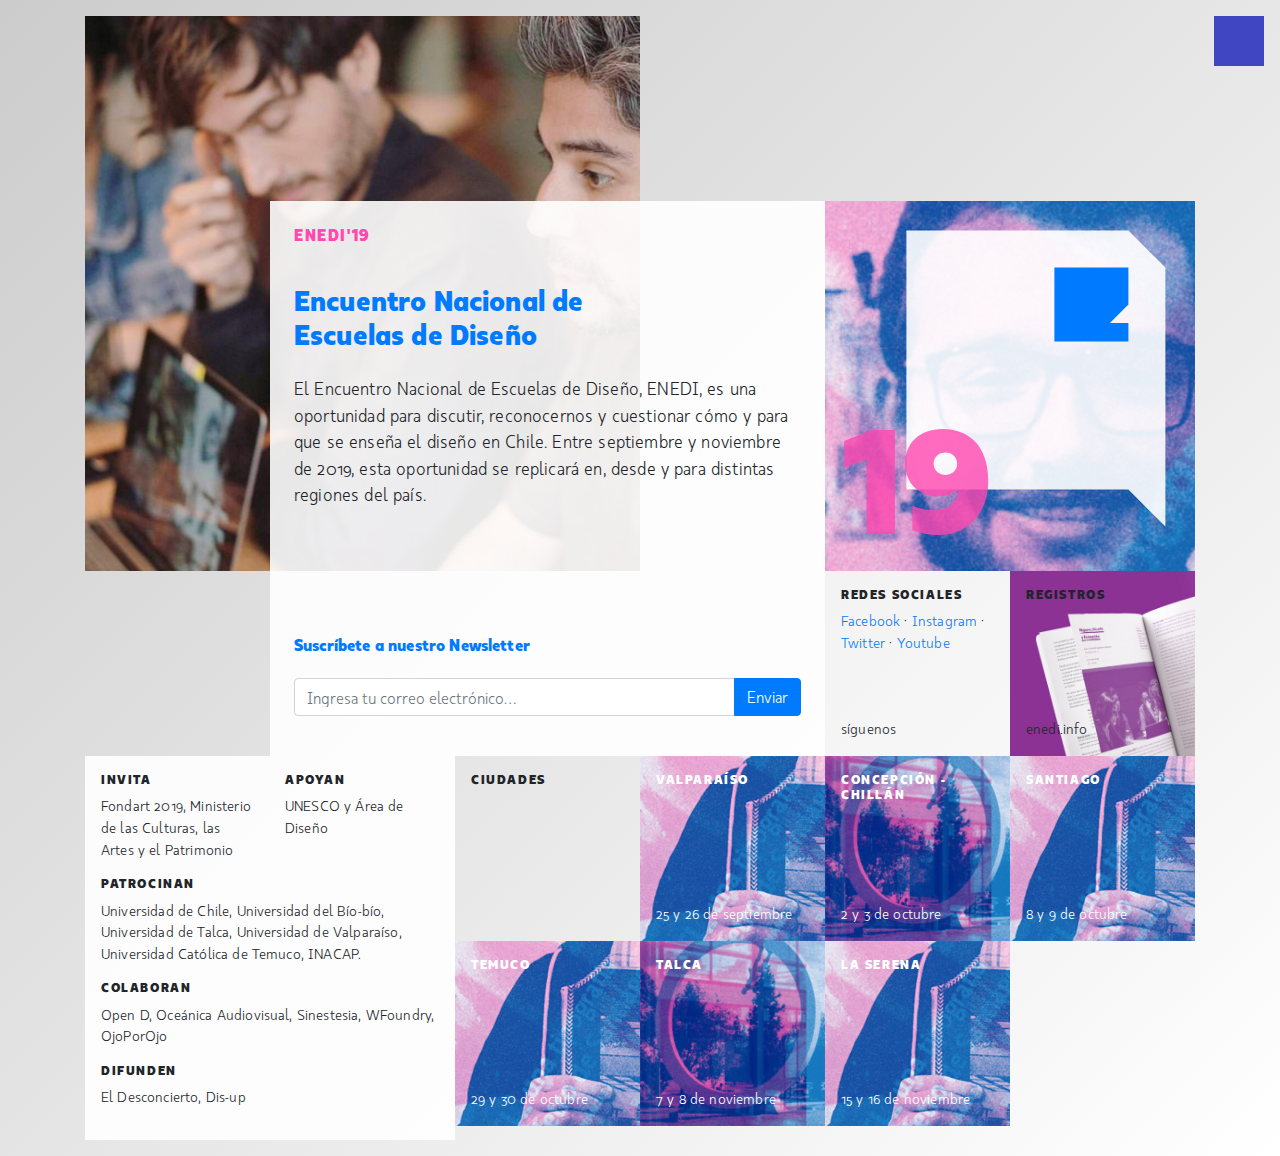
==== index.html @ a1ecb15f "Add files via upload" ====
<!doctype html>
<html lang="es">

<head>
    <!-- Required meta tags -->
    <meta charset="utf-8">
    <meta name="viewport" content="width=device-width, initial-scale=1, shrink-to-fit=no">
    <meta name="robots" content="noindex,nofollow">
    <!-- Bootstrap CSS -->
    <link rel="stylesheet" href="https://stackpath.bootstrapcdn.com/bootstrap/4.3.1/css/bootstrap.min.css" integrity="sha384-ggOyR0iXCbMQv3Xipma34MD+dH/1fQ784/j6cY/iJTQUOhcWr7x9JvoRxT2MZw1T" crossorigin="anonymous">
    <link rel="stylesheet" href="https://use.fontawesome.com/releases/v5.8.2/css/all.css" integrity="sha384-oS3vJWv+0UjzBfQzYUhtDYW+Pj2yciDJxpsK1OYPAYjqT085Qq/1cq5FLXAZQ7Ay" crossorigin="anonymous">
    <link rel="stylesheet" href="style.css">
    <title>ENEDI'19</title>
</head>


<body>

    <a class="menu-toggle" href="#">
        <i class="fas fa-bars"></i>
    </a>

    <nav id="sidebar-wrapper">
        <ul class="sidebar-nav">
            <li class="sidebar-brand">
                <a class="js-scroll-trigger" href="index.html">ENEDI'19</a>
            </li>
            <li class="sidebar-nav-item">
                <a class="js-scroll-trigger" href="page.html">SOMOS (Manifiesto, Objetivos, Equipo)</a>
            </li>
            <li class="sidebar-nav-item">
                <a class="js-scroll-trigger" href="page.html">VERSIONES (2017, 2014, ANTECEDENTES)</a>
            </li>
             <li class="sidebar-nav-item">
                <a class="js-scroll-trigger" href="page.html">KIT DE PRENSA</a>
            </li>
             <li class="sidebar-nav-item">
                <a class="js-scroll-trigger" href="page.html">NOTICIAS</a>
            </li>
             <li class="sidebar-nav-item">
                <a class="js-scroll-trigger" href="page.html">CONTACTO</a>
            </li>
             <li class="sidebar-nav-item">
                <a class="js-scroll-trigger" href="http://www.enedi.info">ENEDI INFO</a>
            </li>
        </ul>
    </nav>

    <div class="container my-3">
        <!-- - - - - - - - - -->
        <div class="row d-flex no-gutters" id="top">
            <div class="col-3 col-sm-2">
                <div class="abajo d-lg-none d-xl-none">

                        <svg viewBox="0 0 100 100">
                            <g>
                                <path fill="rgb(128,98,216)" d="M70,0H10v75h60l15,15V15L70,0z M70,35L55,50h15v10H25V15h45V35z"/>
                            </g>
                        </svg>
                    
                </div>
            </div>
            <div class="col-9 col-sm-10 col-lg-6 p-3 p-sm-4" id="about">
                <div class="cuadrado">
    
                <div class="arriba">
                    <h1>ENEDI'19</h1>
                    <h2>Encuentro Nacional de Escuelas de Diseño</h2>
                    <p class="lead">El Encuentro Nacional de Escuelas de Diseño, ENEDI, es una oportunidad para discutir, reconocernos y cuestionar cómo y para que se enseña el diseño en Chile. Entre septiembre y noviembre de 2019, esta oportunidad se replicará en, desde y para distintas regiones del país.</p>
                </div>
                <div class="abajo">
                    <h3>Suscríbete a nuestro Newsletter</h3>
                    <div class="input-group mb-3">
                    <input type="text" class="form-control" placeholder="Ingresa tu correo electrónico…" aria-label="Ingresa tu correo electrónico…" aria-describedby="button-addon2">
                    <div class="input-group-append">
                    <button class="btn btn-primary" type="button">Enviar</button>
                    </div>
                </div>
                </div>



                </div>
            </div>
            <div class="col-12 col-lg-4">
                <div class="row d-flex no-gutters">
                    <div class="col-12 d-none d-lg-block d-xl-block" id="brand">
                        
                       <svg viewBox="0 0 100 100">
                        <g transform="translate(-8,8)">
                            <polygon fill="white" opacity=".9" points="100,10 90,0 30,0 30,70 90,70 100,80"/>
                            <polygon fill="rgb(0,123,255)" points="90,20 90,10 70,10 70,30 90,30 90,25 85,25"/>
                        </g>
                            <text x="5" y="90" fill="rgb(255,72,176)" opacity=".8" style="font-size:40px; font-family: 'KappaDisplay', sans-serif;font-weight: 900;">19</text>
                        </svg>


                    </div>
                    <div class="col-md-6 p-3" id="social">
                        <div class="cuadrado">
                            

                            <div class="arriba">
                                <h4>redes sociales</h4>
                                <p><a href="https://www.facebook.com/enedi.cl/">Facebook</a> · <a href="https://www.instagram.com/enedi.cl/">Instagram</a> · <a href="https://twitter.com/enedicl">Twitter</a> · <a href="https://www.youtube.com/user/enedi14">Youtube</a></p>
                            </div>

                            <div class="abajo">
                                <p>síguenos</p>
                            </div>

                        </div>
                    </div>
                    <div class="col-md-6 p-3" id="info">
                        <div class="cuadrado">
                        <div class="arriba">
                            <h4>registros</h4>
                        </div>

                        <div class="abajo">
                            <p>enedi.info</p>
                        </div>

                        </div>
                    </div>
                </div>
            </div>
        </div>
        <!-- - - - - - - - - -->
        <div class="row d-flex no-gutters">


            <div class="col-12 col-lg-8 order-lg-2">
                <div class="row d-flex no-gutters">
                    
                    <!-- ------ -->
                    
                    <div class="col-6 col-sm-6 col-md-3 col-lg-3 p-3">
                        <div class="cuadrado">
                            <div class="arriba"><h4>Ciudades</h4></div>
                        </div>
                    </div>

                    <!-- ------ -->
                    
                    <div class="col-6 col-sm-6 col-md-3 col-lg-3 p-3" id="valpo">
                        <div class="cuadrado">
                            <div class="arriba text-white"><h4>Valparaíso</h4></div>
                            <div class="abajo"><a href="#">25 y 26 de septiembre</a></div>
                        </div>
                    </div>

                    <!-- ------ -->


                    <div class="col-6 col-sm-6 col-md-3 col-lg-3 p-3" id="concellan">
                        <div class="cuadrado">
                            <div class="arriba text-white"><h4>Concepción -<br />Chillán</h4></div>
                            <div class="abajo"><a href="#">2 y 3 de octubre</a></div>
                        </div>
                    </div>

                    <!-- ------ -->     

                    <div class="col-6 col-sm-6 col-md-3 col-lg-3 p-3" id="stgo">
                        <div class="cuadrado">
                            <div class="arriba text-white"><h4>Santiago</h4></div>
                            <div class="abajo"><a href="#">8 y 9 de octubre</a></div>
                        </div>
                    </div>

                    <!-- ------ -->               
 
 
                    <div class="col-6 col-sm-6 col-md-3 col-lg-3 p-3" id="temuco">
                        <div class="cuadrado">
                            <div class="arriba text-white"><h4>Temuco</h4></div>
                            <div class="abajo"><a href="#">29 y 30 de octubre</a></div>
                        </div>
                    </div>

                    <!-- ------ -->
 
                    <div class="col-6 col-sm-6 col-md-3 col-lg-3 p-3" id="talca">
                        <div class="cuadrado">
                            <div class="arriba text-white"><h4>Talca</h4></div>
                            <div class="abajo"><a href="#">7 y 8 de noviembre</a></div>
                        </div>
                    </div>

                    <!-- ------ -->

                    <div class="col-6 col-sm-6 col-md-3 col-lg-3 p-3" id="serena">
                        <div class="cuadrado">
                            <div class="arriba text-white"><h4>La Serena</h4></div>
                            <div class="abajo"><a href="#">15 y 16 de noviembre</a></div>
                        </div>
                    </div>

                    <!-- ------ -->

                    <div class="col-6 col-sm-6 col-md-3 col-lg-3 p-3">
                        <div class="cuadrado"></div>
                    </div>
                </div>
            </div>  

            <div class="col-lg-4 p-3 order-lg-1" id="support">
                <div class="cuadrado">
                    <div class="row">
                        <div class="col-6">
                        <h4>invita</h4>
                        <p>Fondart 2019, Ministerio de las Culturas, las Artes y el Patrimonio</p>                            
                        </div>
                        <div class="col-6">
                        <h4>apoyan</h4>
                        <p>UNESCO y Área de Diseño</p>                            
                        </div>
                        <div class="col-12">
                        <h4>patrocinan</h4>
                        <p>Universidad de Chile, Universidad del Bío-bío, Universidad de Talca, Universidad de Valparaíso, Universidad Católica de Temuco, INACAP.</p>                            
                        </div>
                        <div class="col-12">
                        <h4>colaboran</h4>
                        <p>Open D, Oceánica Audiovisual, Sinestesia, WFoundry, OjoPorOjo</p>
                        </div>
                        <div class="col-12">
                        <h4>difunden</h4>
                        <p>El Desconcierto, Dis-up</p>
                        </div>
                    </div>



                </div>
            </div>


        </div>
        <!-- - - - - - - - - -->
    </div>


    <!-- Optional JavaScript -->
    <!-- jQuery first, then Popper.js, then Bootstrap JS -->
    <script src="https://code.jquery.com/jquery-3.3.1.slim.min.js" integrity="sha384-q8i/X+965DzO0rT7abK41JStQIAqVgRVzpbzo5smXKp4YfRvH+8abtTE1Pi6jizo" crossorigin="anonymous"></script>
    <script src="https://cdnjs.cloudflare.com/ajax/libs/popper.js/1.14.7/umd/popper.min.js" integrity="sha384-UO2eT0CpHqdSJQ6hJty5KVphtPhzWj9WO1clHTMGa3JDZwrnQq4sF86dIHNDz0W1" crossorigin="anonymous"></script>
    <script src="https://stackpath.bootstrapcdn.com/bootstrap/4.3.1/js/bootstrap.min.js" integrity="sha384-JjSmVgyd0p3pXB1rRibZUAYoIIy6OrQ6VrjIEaFf/nJGzIxFDsf4x0xIM+B07jRM" crossorigin="anonymous"></script>

    <script>

    var w, h_full, h_half, h_quarter

    $(window).on('load resize', function () {
        w = Number(document.getElementsByTagName("body")[0].offsetWidth);
        h_grande = Number(document.getElementById("about").offsetWidth);
        h_medio = Number(document.getElementById("support").offsetWidth)
        h_chico = Number(document.getElementById("stgo").offsetWidth);

        console.log(w);
        console.log(h_grande);
        console.log(h_medio);
        console.log(h_chico);

        

        $("#brand").css("min-height", (h_medio) + "px");
        $("#support").css("min-height", (h_medio) + "px");

        $("#top").css("padding-top", (h_chico) + "px");

        $("#social,#info,#temuco,#valpo,#temuco,#concellan,#serena,#stgo").css("min-height", (h_chico) + "px");

        if(w < 576){
            $("#top").css("padding-top", (h_chico/2) + "px");
        }

        if(w > 992){
            $("#about").css("min-height", (h_grande) + "px");
        }

    });

    $(".menu-toggle").click(function(e) {
        e.preventDefault();
        $("#sidebar-wrapper").toggleClass("active");
        $(".menu-toggle > .fa-bars, .menu-toggle > .fa-times").toggleClass("fa-bars fa-times");
        $(this).toggleClass("active");
    });

    $('#sidebar-wrapper .js-scroll-trigger').click(function() {
            $("#sidebar-wrapper").removeClass("active");
            $(".menu-toggle").removeClass("active");
            $(".menu-toggle > .fa-bars, .menu-toggle > .fa-times").toggleClass("fa-bars fa-times");
    });
</script>

</body>

</html>
---- style.css ----
@font-face {
  font-family: 'KappaDisplay';
  font-style: normal;
  font-weight: 900;
  src: local('KappaDisplay Black'), local('KappaDisplay-Black'), url(fonts/KappaDisplay-Black.woff2) format('woff2');
}

@font-face {
  font-family: 'KappaText';
  font-style: normal;
  font-weight: 400;
  src: local('KappaText Book'), local('KappaText-Book'), url(fonts/KappaText-Book.woff2) format('woff2');
}



body {
    font-family: 'KappaText', sans-serif;
    font-weight: 400;
    letter-spacing: 0.01rem;
    line-height: 1.5;
    font-size: 0.9rem;
    background: linear-gradient(135deg,#ccc,#fff);
}


h1,
h2,
h3,
h4,
h5,
h6,
#year {
    font-family: 'KappaDisplay', sans-serif;
    font-weight: 900;
}


h1 {
    font-size: 1rem;
    padding-bottom: 1rem;
    letter-spacing: 0.1rem;
    color: rgb(255,72,176);
}

h2 {
    font-size: 1.75rem;
    color: rgb(0,123,255);
    padding: 1rem 0;
    max-width:75%;
}

@media screen and (orientation:portrait){
 h2{max-width:95%;}   
}


h3 {
    font-size: 1rem;
    padding: 2rem 0 1rem 0;
    color: rgb(0,123,255);
}

h4 {
    font-size: 0.8rem;
    text-transform: uppercase;
    letter-spacing: 0.1rem;
}

p.lead {
    font-size: 1.1rem;
}

#top {
    background: transparent url('img/fondo.jpg') 0 0 no-repeat;
    background-size: 50% auto;
}

@media screen and (max-width: 992px){
 #top {
    background: transparent url('img/fondo.jpg') 0 0 no-repeat;
    background-size: 75% auto;
}   
}


.cuadrado{
    position:relative;
    width:100%;
    height:100%;
}

.arriba {
    position: absolute;
    top: 0;
    left: 0;
    right: 0;
}

.abajo {
    position: absolute;
    bottom: 0;
    left: 0;
    right: 0;
}

.abajo a{
    color:white;
}

@media screen and (max-width:992px){

    #about .arriba{position:relative;} 
    #about .abajo{position:relative; padding-top:3rem;}
}

.abajo p {
    margin-bottom: 0;
    padding-bottom: 0;
    margin-top: 0.5rem;
}

@keyframes rojos {
    from {
        fill: rgb(0, 127, 246)
    }
    to {
        fill: rgb(255, 62, 181)
    }
}

@keyframes azules {
    from {
        fill: rgb(255, 62, 181)
    }
    to {
        fill: rgb(0, 127, 246)
    }
}

.rojo {
    animation-name: rojos;
    animation-duration: 4s;
    animation-iteration-count: infinite;
    animation-direction: alternate;
}

.azul {
    animation-name: azules;
    animation-duration: 4s;
    animation-iteration-count: infinite;
    animation-direction: alternate;
}


/* Side Menu */

#sidebar-wrapper {
    position: fixed;
    top: 0;
    z-index: 2;
    right: 0;
    width: 250px;
    height: 100%;
    -webkit-transition: all 0.4s ease 0s;
    transition: all 0.4s ease 0s;
    -webkit-transform: translateX(250px);
    transform: translateX(250px);
    background: linear-gradient(rgb(0, 127, 246), rgb(255, 62, 181));
}

.sidebar-nav {
    position: absolute;
    top: 0;
    width: 250px;
    margin: 0;
    padding: 0;
    list-style: none;
}

.sidebar-nav li.sidebar-nav-item a {
    display: block;
    text-decoration: none;
    color: #fff;
    padding: 15px;
}

.sidebar-nav li a:hover {
    text-decoration: none;
    color: #fff;
    background: rgba(0, 0, 0, 0.2);
}

.sidebar-nav li a:active,
.sidebar-nav li a:focus {
    text-decoration: none;
}

.sidebar-nav>.sidebar-brand {
    font-size: 1.2rem;
    background: rgba(52, 58, 64, 0.1);
    height: 80px;
    line-height: 50px;
    padding-top: 15px;
    padding-bottom: 15px;
    padding-left: 15px;
}

.sidebar-nav>.sidebar-brand a {
    color: #fff;
}

.sidebar-nav>.sidebar-brand a:hover {
    color: #fff;
    background: none;
}

#sidebar-wrapper.active {
    right: 250px;
    width: 250px;
    -webkit-transition: all 0.4s ease 0s;
    transition: all 0.4s ease 0s;
}

.menu-toggle {
    position: fixed;
    right: 1rem;
    top: 1rem;
    width: 50px;
    height: 50px;
    text-align: center;
    color: white;
    line-height: 50px;
    z-index: 999;
    border-radius: 0;
    background: rgb(64,70,193);
}

.menu-toggle:focus,
.menu-toggle:hover {
    color: #fff;
}

.menu-toggle:hover {
    background: rgb(255, 62, 181);
}



#about, #support{
    background:rgba(255,255,255,.9);
}

#social{
    background:rgba(255,255,255,.45);    
}

#info{
     background:url(img/libro.jpg); 
     background-size:cover;
}


#valpo {
    background: url('img/ciudad-lorenipsum.jpg');
    background-size: cover;
}

#talca {
    background: url('img/ciudad-talca.jpg');
    background-size: cover;
}

#stgo {
    background: url('img/ciudad-lorenipsum.jpg');
    background-size: cover;
}

#concellan {
    background: url('img/ciudad-talca.jpg');
    background-size: cover;
}

#temuco {
    background: url('img/ciudad-lorenipsum.jpg');
    background-size: cover;
}

#serena {
    background: url('img/ciudad-lorenipsum.jpg');
    background-size: cover;
}

#brand{
    background:url('img/brand.png');
    background-size:cover;
}
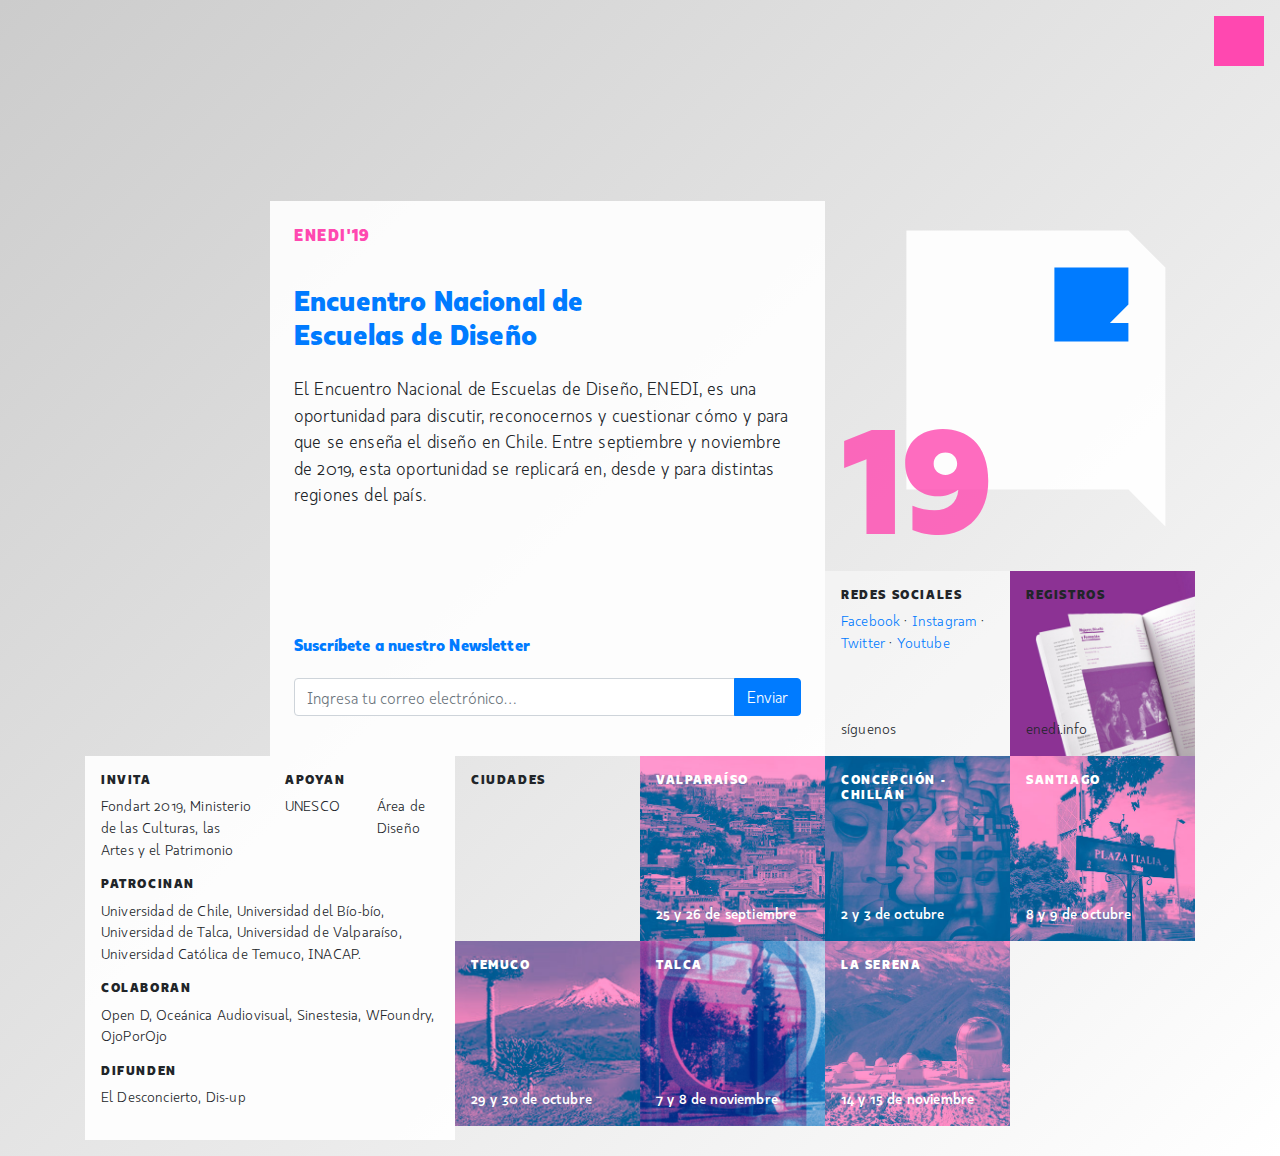
==== commit 3c5a0acf: "Add files via upload" ====
--- a/index.html
+++ b/index.html
@@ -41,7 +41,7 @@
                 <a class="js-scroll-trigger" href="page.html">CONTACTO</a>
             </li>
              <li class="sidebar-nav-item">
-                <a class="js-scroll-trigger" href="http://www.enedi.info">ENEDI INFO</a>
+                <a class="js-scroll-trigger" href="http://www.enedi.info"><i class="fas fa-external-link-alt"></i> ENEDI INFO</a>
             </li>
         </ul>
     </nav>
@@ -193,7 +193,7 @@
                     <div class="col-6 col-sm-6 col-md-3 col-lg-3 p-3" id="serena">
                         <div class="cuadrado">
                             <div class="arriba text-white"><h4>La Serena</h4></div>
-                            <div class="abajo"><a href="#">15 y 16 de noviembre</a></div>
+                            <div class="abajo"><a href="#">14 y 15 de noviembre</a></div>
                         </div>
                     </div>
 
@@ -212,9 +212,13 @@
                         <h4>invita</h4>
                         <p>Fondart 2019, Ministerio de las Culturas, las Artes y el Patrimonio</p>                            
                         </div>
-                        <div class="col-6">
+                        <div class="col-3">
                         <h4>apoyan</h4>
-                        <p>UNESCO y Área de Diseño</p>                            
+                        <p>UNESCO</p>                            
+                        </div>
+                        <div class="col-3">
+                        <h4>&nbsp;</h4>
+                        <p>Área de Diseño</p>                            
                         </div>
                         <div class="col-12">
                         <h4>patrocinan</h4>
--- a/style.css
+++ b/style.css
@@ -12,6 +12,12 @@
   src: local('KappaText Book'), local('KappaText-Book'), url(fonts/KappaText-Book.woff2) format('woff2');
 }
 
+@font-face {
+  font-family: 'KappaText Bold';
+  font-style: normal;
+  font-weight: 800;
+  src: local('KappaText Bold'), local('KappaText-Bold'), url(fonts/KappaText-Bold.woff2) format('woff2');
+}
 
 
 body {
@@ -72,13 +78,13 @@
 }
 
 #top {
-    background: transparent url('img/fondo.jpg') 0 0 no-repeat;
+    background: transparent url('img/fondo-1.jpg') 0 0 no-repeat;
     background-size: 50% auto;
 }
 
 @media screen and (max-width: 992px){
  #top {
-    background: transparent url('img/fondo.jpg') 0 0 no-repeat;
+    background: transparent url('img/fondo-1.jpg') 0 0 no-repeat;
     background-size: 75% auto;
 }   
 }
@@ -106,6 +112,14 @@
 
 .abajo a{
     color:white;
+    font-family: 'KappaText Bold', sans-serif;
+    font-weight: 800;    
+}
+
+.abajo a:hover{
+    color:rgb(255,72,176);
+    transition: all ease .5s;
+    text-decoration: none;
 }
 
 @media screen and (max-width:992px){
@@ -166,7 +180,7 @@
     transition: all 0.4s ease 0s;
     -webkit-transform: translateX(250px);
     transform: translateX(250px);
-    background: linear-gradient(rgb(0, 127, 246), rgb(255, 62, 181));
+    background:rgb(255,72,176);
 }
 
 .sidebar-nav {
@@ -188,7 +202,7 @@
 .sidebar-nav li a:hover {
     text-decoration: none;
     color: #fff;
-    background: rgba(0, 0, 0, 0.2);
+    background: rgb(191,85,196);
 }
 
 .sidebar-nav li a:active,
@@ -198,12 +212,14 @@
 
 .sidebar-nav>.sidebar-brand {
     font-size: 1.2rem;
-    background: rgba(52, 58, 64, 0.1);
     height: 80px;
     line-height: 50px;
     padding-top: 15px;
     padding-bottom: 15px;
     padding-left: 15px;
+    font-family: 'KappaDisplay', sans-serif;
+    font-weight: 900;
+    text-transform: uppercase;    
 }
 
 .sidebar-nav>.sidebar-brand a {
@@ -233,18 +249,14 @@
     line-height: 50px;
     z-index: 999;
     border-radius: 0;
-    background: rgb(64,70,193);
-}
-
-.menu-toggle:focus,
+    background: rgb(255,72,176);
+}
+
 .menu-toggle:hover {
-    color: #fff;
-}
-
-.menu-toggle:hover {
-    background: rgb(255, 62, 181);
-}
-
+    color: rgb(0,123,255);
+    background:transparent;
+    transition: all ease .5s;
+}
 
 
 #about, #support{
@@ -262,7 +274,7 @@
 
 
 #valpo {
-    background: url('img/ciudad-lorenipsum.jpg');
+    background: url('img/ciudad-valpo.jpg');
     background-size: cover;
 }
 
@@ -272,26 +284,26 @@
 }
 
 #stgo {
-    background: url('img/ciudad-lorenipsum.jpg');
+    background: url('img/ciudad-stgo.jpg');
     background-size: cover;
 }
 
 #concellan {
-    background: url('img/ciudad-talca.jpg');
+    background: url('img/ciudad-concellan.jpg');
     background-size: cover;
 }
 
 #temuco {
-    background: url('img/ciudad-lorenipsum.jpg');
+    background: url('img/ciudad-temuco.jpg');
     background-size: cover;
 }
 
 #serena {
-    background: url('img/ciudad-lorenipsum.jpg');
+    background: url('img/ciudad-serena.jpg');
     background-size: cover;
 }
 
 #brand{
-    background:url('img/brand.png');
+    background:url('img/brand-1.jpg');
     background-size:cover;
 }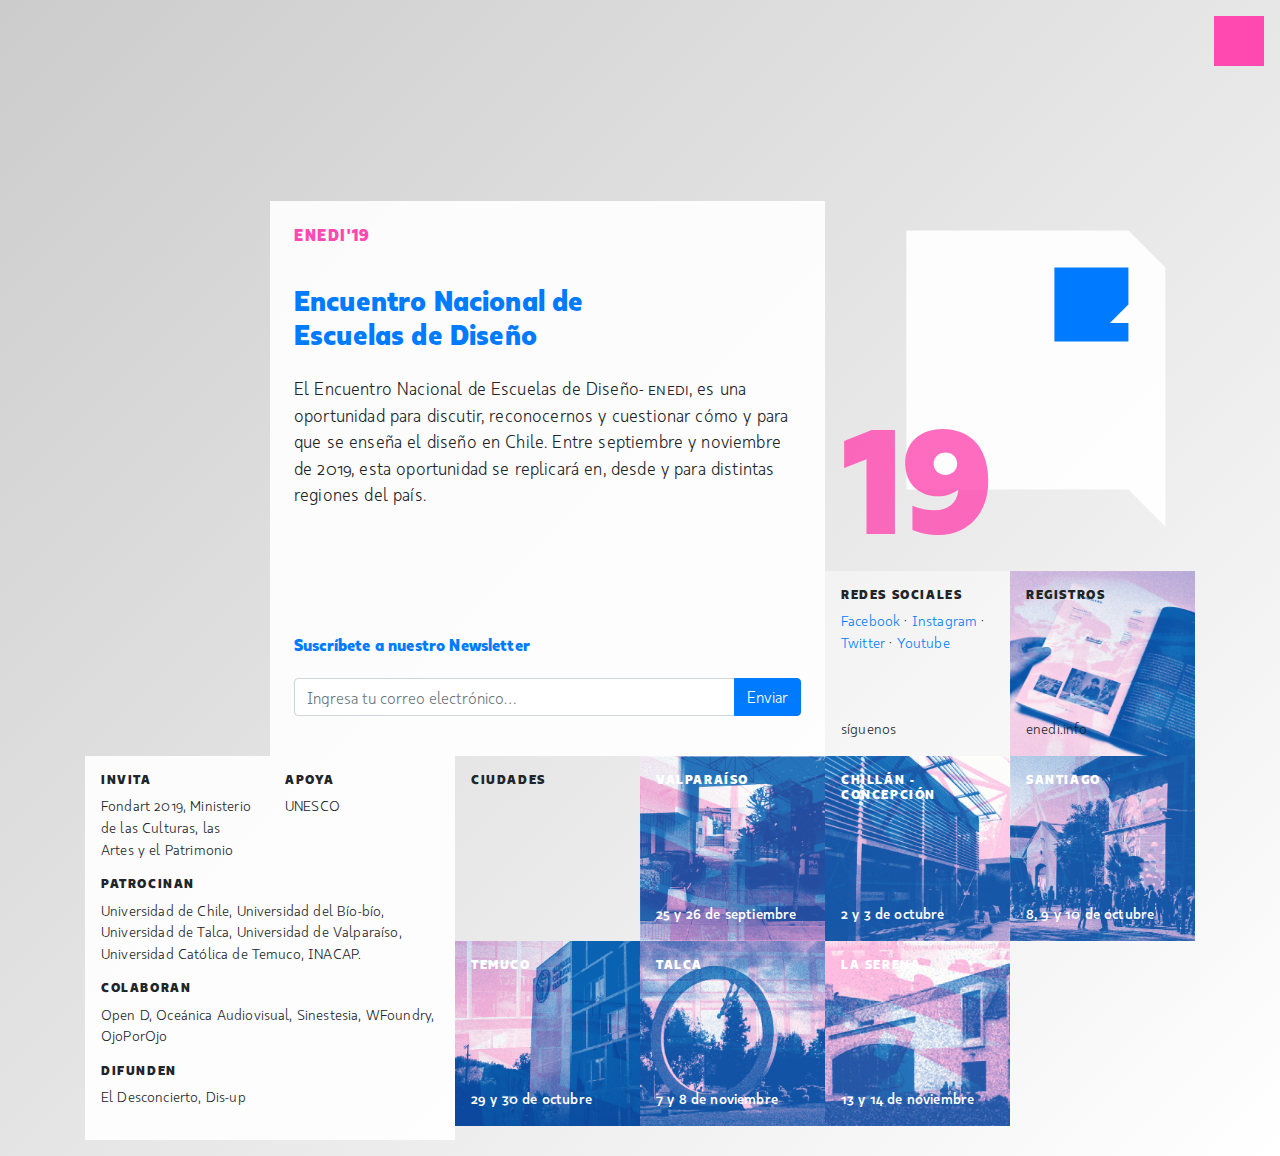
==== commit 563ac686: "Versión al 06.06.19" ====
--- a/index.html
+++ b/index.html
@@ -57,16 +57,16 @@
                                 <path fill="rgb(128,98,216)" d="M70,0H10v75h60l15,15V15L70,0z M70,35L55,50h15v10H25V15h45V35z"/>
                             </g>
                         </svg>
-                    
+
                 </div>
             </div>
             <div class="col-9 col-sm-10 col-lg-6 p-3 p-sm-4" id="about">
                 <div class="cuadrado">
-    
+
                 <div class="arriba">
                     <h1>ENEDI'19</h1>
                     <h2>Encuentro Nacional de Escuelas de Diseño</h2>
-                    <p class="lead">El Encuentro Nacional de Escuelas de Diseño, ENEDI, es una oportunidad para discutir, reconocernos y cuestionar cómo y para que se enseña el diseño en Chile. Entre septiembre y noviembre de 2019, esta oportunidad se replicará en, desde y para distintas regiones del país.</p>
+                    <p class="lead">El Encuentro Nacional de Escuelas de Diseño- <span style="font-variant: small-caps;">enedi</span>, es una oportunidad para discutir, reconocernos y cuestionar cómo y para que se enseña el diseño en Chile. Entre septiembre y noviembre de 2019, esta oportunidad se replicará en, desde y para distintas regiones del país.</p>
                 </div>
                 <div class="abajo">
                     <h3>Suscríbete a nuestro Newsletter</h3>
@@ -78,14 +78,11 @@
                 </div>
                 </div>
 
-
-
                 </div>
             </div>
             <div class="col-12 col-lg-4">
                 <div class="row d-flex no-gutters">
-                    <div class="col-12 d-none d-lg-block d-xl-block" id="brand">
-                        
+                    <div class="col-12 d-none d-lg-block d-xl-block">
                        <svg viewBox="0 0 100 100">
                         <g transform="translate(-8,8)">
                             <polygon fill="white" opacity=".9" points="100,10 90,0 30,0 30,70 90,70 100,80"/>
@@ -93,12 +90,10 @@
                         </g>
                             <text x="5" y="90" fill="rgb(255,72,176)" opacity=".8" style="font-size:40px; font-family: 'KappaDisplay', sans-serif;font-weight: 900;">19</text>
                         </svg>
-
-
                     </div>
                     <div class="col-md-6 p-3" id="social">
                         <div class="cuadrado">
-                            
+
 
                             <div class="arriba">
                                 <h4>redes sociales</h4>
@@ -132,9 +127,9 @@
 
             <div class="col-12 col-lg-8 order-lg-2">
                 <div class="row d-flex no-gutters">
-                    
-                    <!-- ------ -->
-                    
+
+                    <!-- ------ -->
+
                     <div class="col-6 col-sm-6 col-md-3 col-lg-3 p-3">
                         <div class="cuadrado">
                             <div class="arriba"><h4>Ciudades</h4></div>
@@ -142,7 +137,7 @@
                     </div>
 
                     <!-- ------ -->
-                    
+
                     <div class="col-6 col-sm-6 col-md-3 col-lg-3 p-3" id="valpo">
                         <div class="cuadrado">
                             <div class="arriba text-white"><h4>Valparaíso</h4></div>
@@ -155,23 +150,23 @@
 
                     <div class="col-6 col-sm-6 col-md-3 col-lg-3 p-3" id="concellan">
                         <div class="cuadrado">
-                            <div class="arriba text-white"><h4>Concepción -<br />Chillán</h4></div>
+                            <div class="arriba text-white"><h4>Chillán -<br/>Concepción</h4></div>
                             <div class="abajo"><a href="#">2 y 3 de octubre</a></div>
                         </div>
                     </div>
 
-                    <!-- ------ -->     
+                    <!-- ------ -->
 
                     <div class="col-6 col-sm-6 col-md-3 col-lg-3 p-3" id="stgo">
                         <div class="cuadrado">
                             <div class="arriba text-white"><h4>Santiago</h4></div>
-                            <div class="abajo"><a href="#">8 y 9 de octubre</a></div>
-                        </div>
-                    </div>
-
-                    <!-- ------ -->               
- 
- 
+                            <div class="abajo"><a href="#">8, 9 y 10 de octubre</a></div>
+                        </div>
+                    </div>
+
+                    <!-- ------ -->
+
+
                     <div class="col-6 col-sm-6 col-md-3 col-lg-3 p-3" id="temuco">
                         <div class="cuadrado">
                             <div class="arriba text-white"><h4>Temuco</h4></div>
@@ -180,7 +175,7 @@
                     </div>
 
                     <!-- ------ -->
- 
+
                     <div class="col-6 col-sm-6 col-md-3 col-lg-3 p-3" id="talca">
                         <div class="cuadrado">
                             <div class="arriba text-white"><h4>Talca</h4></div>
@@ -193,7 +188,7 @@
                     <div class="col-6 col-sm-6 col-md-3 col-lg-3 p-3" id="serena">
                         <div class="cuadrado">
                             <div class="arriba text-white"><h4>La Serena</h4></div>
-                            <div class="abajo"><a href="#">14 y 15 de noviembre</a></div>
+                            <div class="abajo"><a href="#">13 y 14 de noviembre</a></div>
                         </div>
                     </div>
 
@@ -203,26 +198,22 @@
                         <div class="cuadrado"></div>
                     </div>
                 </div>
-            </div>  
+            </div>
 
             <div class="col-lg-4 p-3 order-lg-1" id="support">
                 <div class="cuadrado">
                     <div class="row">
                         <div class="col-6">
                         <h4>invita</h4>
-                        <p>Fondart 2019, Ministerio de las Culturas, las Artes y el Patrimonio</p>                            
+                        <p>Fondart 2019, Ministerio de las Culturas, las Artes y el Patrimonio</p>
                         </div>
                         <div class="col-3">
-                        <h4>apoyan</h4>
-                        <p>UNESCO</p>                            
-                        </div>
-                        <div class="col-3">
-                        <h4>&nbsp;</h4>
-                        <p>Área de Diseño</p>                            
+                        <h4>apoya</h4>
+                        <p>UNESCO</p>
                         </div>
                         <div class="col-12">
                         <h4>patrocinan</h4>
-                        <p>Universidad de Chile, Universidad del Bío-bío, Universidad de Talca, Universidad de Valparaíso, Universidad Católica de Temuco, INACAP.</p>                            
+                        <p>Universidad de Chile, Universidad del Bío-bío, Universidad de Talca, Universidad de Valparaíso, Universidad Católica de Temuco, INACAP.</p>
                         </div>
                         <div class="col-12">
                         <h4>colaboran</h4>
@@ -266,7 +257,7 @@
         console.log(h_medio);
         console.log(h_chico);
 
-        
+
 
         $("#brand").css("min-height", (h_medio) + "px");
         $("#support").css("min-height", (h_medio) + "px");
@@ -301,4 +292,4 @@
 
 </body>
 
-</html>+</html>
